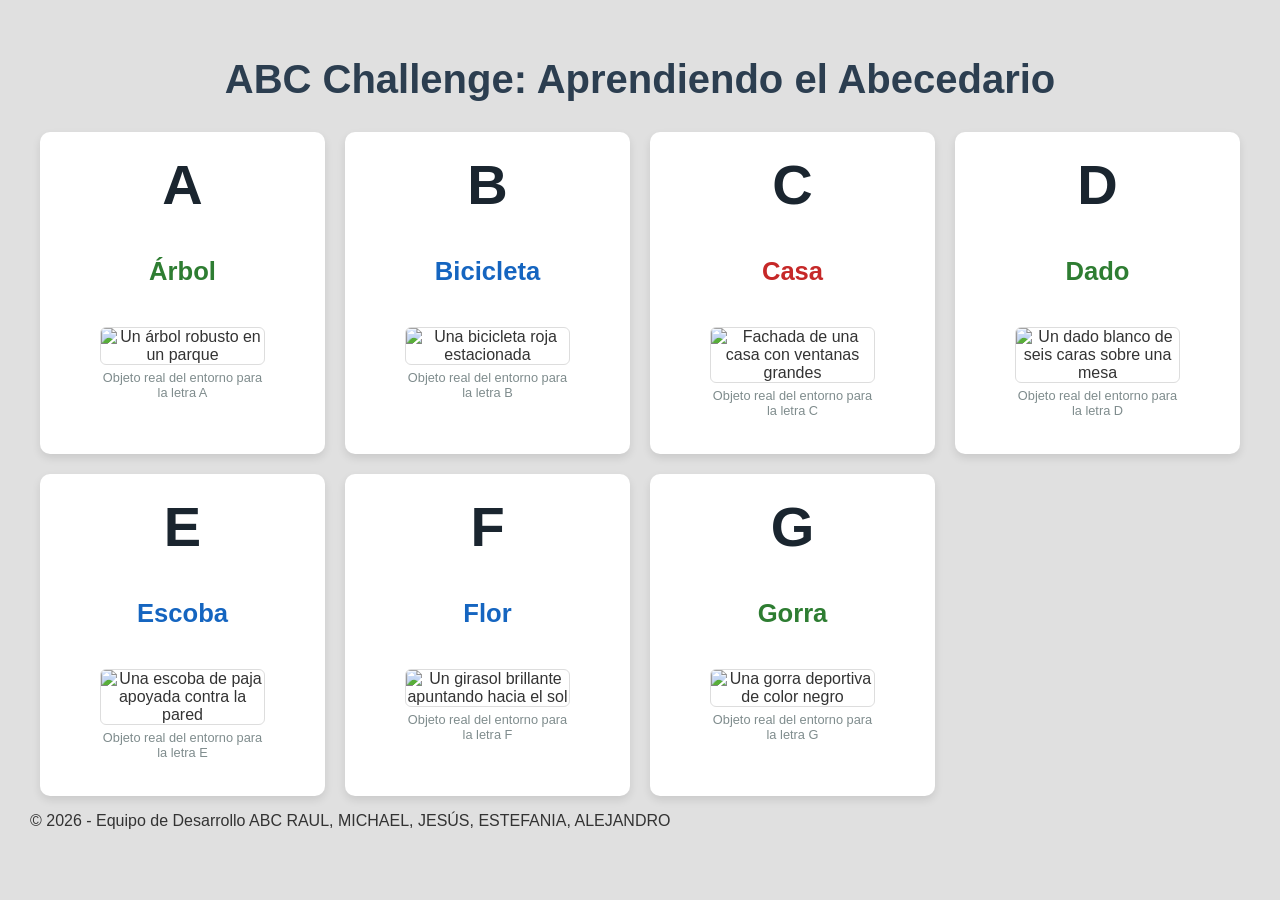
==== abecedario.html @ af3dbfc3 "Agrega archivos de abecedario y estilos CSS" ====
<!DOCTYPE html>
<html lang="es">
<head>
    <meta charset="UTF-8">
    <meta name="viewport" content="width=device-width, initial-scale=1.0">
    <title>ABC Challenge - HTML & CSS</title>
    <!-- Vinculación de la hoja de estilos externa obligatoria -->
    <link rel="stylesheet" href="style.css">
</head>
<body>

    <header>
        <h1>ABC Challenge: Aprendiendo el Abecedario</h1>
    </header>

    <!-- Contenedor principal semántico -->
    <main class="abc-container">

        <!-- LETRA A: Referencia estructural -->
        <section class="letra-card">
            <header>
                <h2 class="letra-titulo">A</h2>
            </header>
            <!-- h3 por defecto (será verde en CSS) -->
            <h3>Árbol</h3> 
            <figure>
                <img src="img/arbol.jpg" alt="Un árbol robusto en un parque" class="letra-imagen">
                <figcaption>Objeto real del entorno para la letra A</figcaption>
            </figure>
        </section>

        <!-- LETRA B: Ejemplo con h3 específico (ej. Clase Azul) -->
        <section class="letra-card">
            <header>
                <h2 class="letra-titulo">B</h2>
            </header>
            <!-- Aplicando una de las clases específicas solicitadas -->
            <h3 class="texto-azul">Bicicleta</h3> 
            <figure>
                <img src="img/bicicleta.jpg" alt="Una bicicleta roja estacionada" class="letra-imagen">
                <figcaption>Objeto real del entorno para la letra B</figcaption>
            </figure>
        </section>

        <!-- LETRA C: Ejemplo con h3 específico (ej. Clase Roja) -->
        <section class="letra-card">
            <header>
                <h2 class="letra-titulo">C</h2>
            </header>
            <!-- Aplicando la otra clase específica solicitada -->
            <h3 class="texto-rojo">Casa</h3> 
            <figure>
                <img src="img/casa.jpg" alt="Fachada de una casa con ventanas grandes" class="letra-imagen">
                <figcaption>Objeto real del entorno para la letra C</figcaption>
            </figure>
        </section>

        <!-- LETRA D: Utiliza el h3 verde por defecto -->
        <section class="letra-card">
            <header>
                <h2 class="letra-titulo">D</h2>
            </header>
            <h3>Dado</h3> 
            <figure>
                <img src="img/dado.jpg" alt="Un dado blanco de seis caras sobre una mesa" class="letra-imagen">
                <figcaption>Objeto real del entorno para la letra D</figcaption>
            </figure>
        </section>

        <!-- LETRA E: Segundo h3 con la clase azul -->
        <section class="letra-card">
            <header>
                <h2 class="letra-titulo">E</h2>
            </header>
            <h3 class="texto-azul">Escoba</h3> 
            <figure>
                <img src="img/escoba.jpg" alt="Una escoba de paja apoyada contra la pared" class="letra-imagen">
                <figcaption>Objeto real del entorno para la letra E</figcaption>
            </figure>
        </section>

        <!-- LETRA F: Tercer h3 con la clase azul (Completando los 3 azules requeridos) -->
        <section class="letra-card">
            <header>
                <h2 class="letra-titulo">F</h2>
            </header>
            <h3 class="texto-azul">Flor</h3> 
            <figure>
                <img src="img/flor.jpg" alt="Un girasol brillante apuntando hacia el sol" class="letra-imagen">
                <figcaption>Objeto real del entorno para la letra F</figcaption>
            </figure>
        </section>

        <!-- LETRA G: Utiliza el h3 verde por defecto -->
        <section class="letra-card">
            <header>
                <h2 class="letra-titulo">G</h2>
            </header>
            <h3>Gorra</h3> 
            <figure>
                <img src="img/gorra.jpg" alt="Una gorra deportiva de color negro" class="letra-imagen">
                <figcaption>Objeto real del entorno para la letra G</figcaption>
            </figure>
        </section>

    </main>

    <footer>
        <p>&copy; 2026 - Equipo de Desarrollo ABC RAUL, MICHAEL, JESÚS, ESTEFANIA, ALEJANDRO</p>
    </footer>

</body>
</html>
---- style.css ----
/* ==========================================================================
   1. FONDO GENERAL Y DISEÑO DE LA PÁGINA
   ========================================================================== */

body {
    font-family: 'Segoe UI', Arial, sans-serif;
    margin: 0;
    padding: 30px;
    /* Fondo general de la página a color gris (Requisito del reto) */
    background-color: #e0e0e0; 
    color: #333333;
}

header {
    text-align: center;
    margin-bottom: 30px;
}

header h1 {
    color: #2c3e50;
    font-size: 2.5rem;
}

/* Contenedor que organiza las tarjetas en una cuadrícula (Grid) limpia */
.abc-container {
    display: grid;
    grid-template-columns: repeat(auto-fit, minmax(240px, 1fr));
    gap: 20px;
    max-width: 1200px;
    margin: 0 auto;
}

/* Estilo para la tarjeta de cada letra */
.letra-card {
    background-color: #ffffff;
    border-radius: 10px;
    padding: 20px;
    text-align: center;
    box-shadow: 0 4px 8px rgba(0, 0, 0, 0.1);
}

.letra-titulo {
    font-size: 3.5rem;
    margin: 0 0 10px 0;
    color: #1a252f;
}

/* Tamaño controlado para que las imágenes no se desborden */
.letra-imagen {
    width: 100%;
    max-width: 200px;
    height: 150px;
    object-fit: cover; /* Evita que la foto se deforme */
    border-radius: 6px;
    margin-top: 15px;
    border: 1px solid #ddd;
}

figcaption {
    font-size: 0.8rem;
    color: #7f8c8d;
    margin-top: 5px;
}

/* ==========================================================================
   2. COLORES DE LOS H3 (Requisito del reto)
   ========================================================================== */

/* Todos los elementos h3 serán VERDES por defecto */
h3 {
    font-size: 1.6rem;
    margin: 10px 0;
    color: #2e7d32; /* Verde */
    cursor: pointer;
    display: inline-block;
    transition: all 0.2s ease; /* Suaviza los cambios de color */
}

/* Clase específica para pintar de AZUL tres h3 específicos */
.texto-azul {
    color: #1565c0; /* Azul */
}

/* Clase diferente para pintar de ROJO un solo h3 específico */
.texto-rojo {
    color: #c62828; /* Rojo */
}

/* ==========================================================================
   3. INTERACTIVIDAD (Pseudo-clases HOVER y ACTIVE)
   ========================================================================== */

/* --- PASAR EL MOUSE (:hover) --- */
/* Cambian a un color diferente (Naranja/Coral) al pasar el cursor */
h3:hover {
    color: #d84315; 
}

.texto-azul:hover {
    color: #00838f; 
}

.texto-rojo:hover {
    color: #ad1457; 
}

/* --- HACER CLIC (:active) --- */
/* Cambian a un tercer color (Morado) y se encogen un poco al presionarlos */
h3:active,
.texto-azul:active,
.texto-rojo:active {
    color: #6a1b9a; /* Tercer color requerido */
    transform: scale(0.92); /* Efecto visual de botón presionado */
}
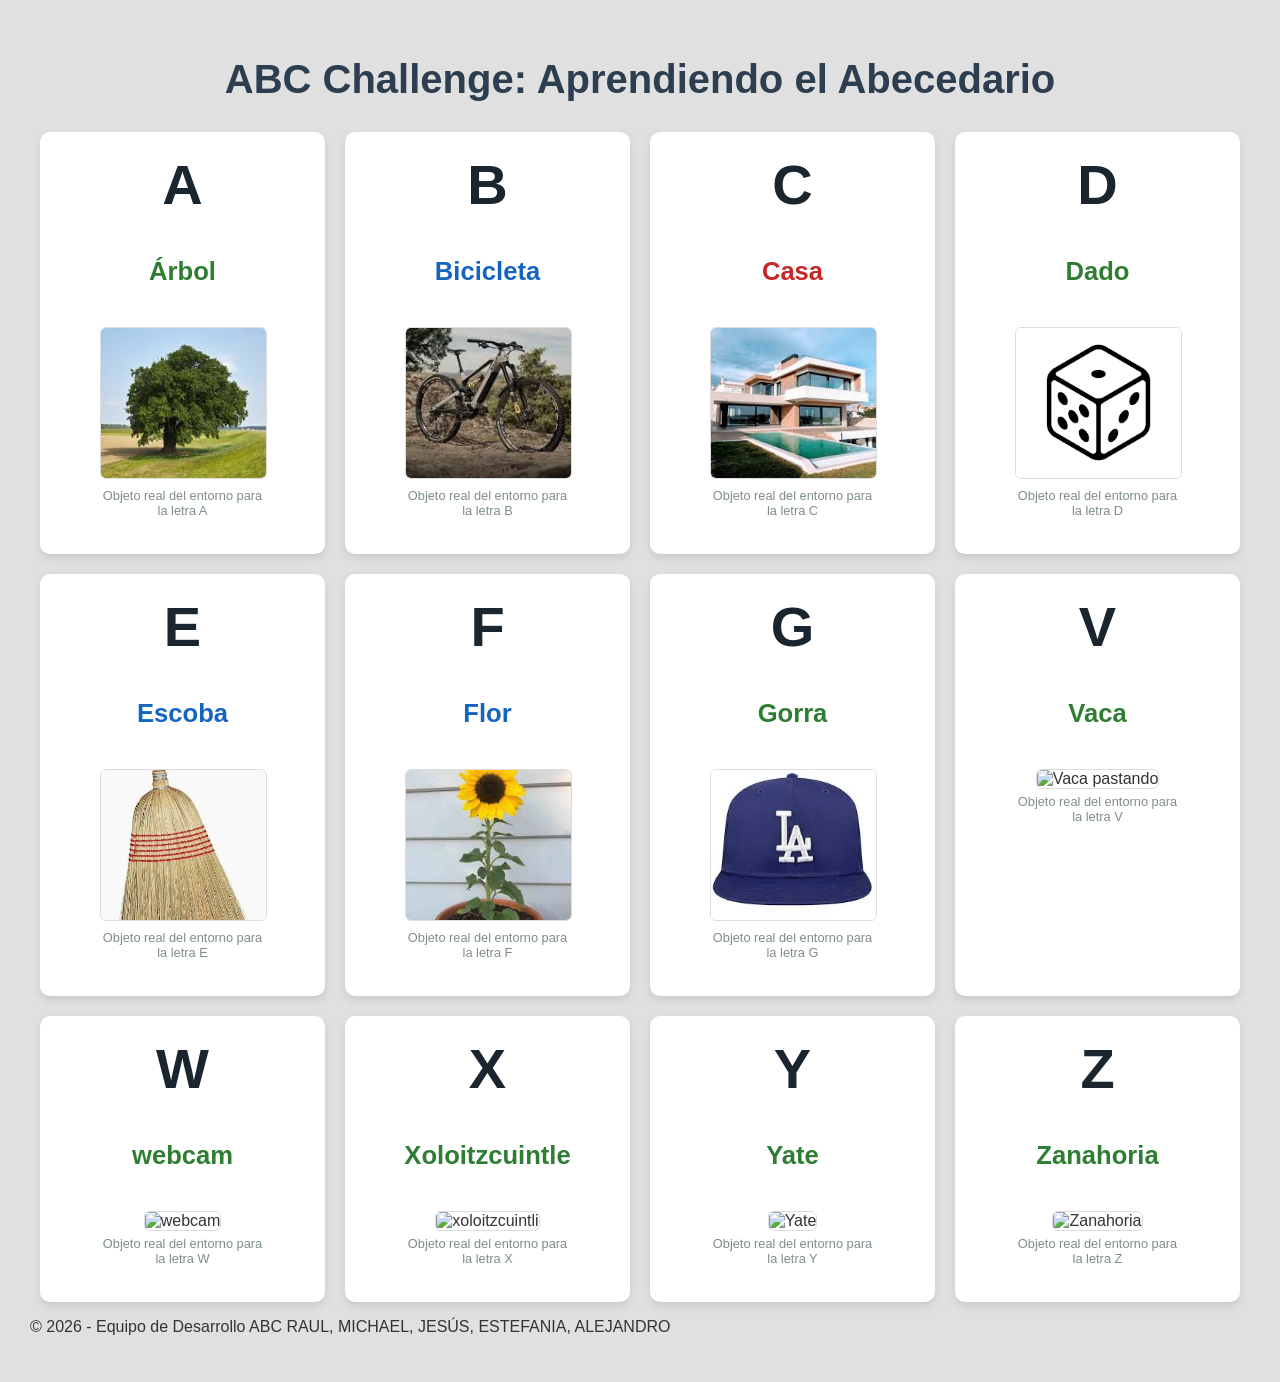
==== commit 80a2a07c: "Archivo html" ====
--- a/abecedario.html
+++ b/abecedario.html
@@ -103,6 +103,80 @@
             </figure>
         </section>
 
+         <!-- LETRA V: Utiliza el h3 verde por defecto -->
+        <section class="letra-card">
+            <header>
+                <h2 class="letra-titulo">V</h2>
+            </header>
+            <h3>Vaca</h3> 
+            <figure>
+                <img src="/images/vaca.jpg" alt="Vaca pastando" class="letra-imagen">
+                <figcaption>Objeto real del entorno para la letra V</figcaption>
+            </figure>
+        </section>
+
+         <!-- LETRA W: Utiliza el h3 verde por defecto -->
+        <section class="letra-card">
+            <header>
+                <h2 class="letra-titulo">W</h2>
+            </header>
+            <h3>webcam</h3> 
+            <figure>
+                <img src="/images/webcam.png" alt="webcam" class="letra-imagen">
+                <figcaption>Objeto real del entorno para la letra W</figcaption>
+            </figure>
+        </section>
+
+         <!-- LETRA X: Utiliza el h3 verde por defecto -->
+        <section class="letra-card">
+            <header>
+                <h2 class="letra-titulo">X</h2>
+            </header>
+            <h3>Xoloitzcuintle</h3> 
+            <figure>
+                <img src="/images/xoloitzcuintli.jpg" alt="xoloitzcuintli" class="letra-imagen">
+                <figcaption>Objeto real del entorno para la letra X</figcaption>
+            </figure>
+        </section>
+
+         <!-- LETRA Y: Utiliza el h3 verde por defecto -->
+        <section class="letra-card">
+            <header>
+                <h2 class="letra-titulo">Y</h2>
+            </header>
+            <h3>Yate</h3> 
+            <figure>
+                <img src="/images/yate.jpg" alt="Yate" class="letra-imagen">
+                <figcaption>Objeto real del entorno para la letra Y</figcaption>
+            </figure>
+        </section>
+
+         <!-- LETRA Z: Utiliza el h3 verde por defecto -->
+        <section class="letra-card">
+            <header>
+                <h2 class="letra-titulo">Z</h2>
+            </header>
+            <h3>Zanahoria</h3> 
+            <figure>
+                <img src="/images/zanahoria.jfif" alt="Zanahoria" class="letra-imagen">
+                <figcaption>Objeto real del entorno para la letra Z</figcaption>
+            </figure>
+        </section>
+
+
+
+
+
+
+
+
+
+
+
+
+
+
+
     </main>
 
     <footer>
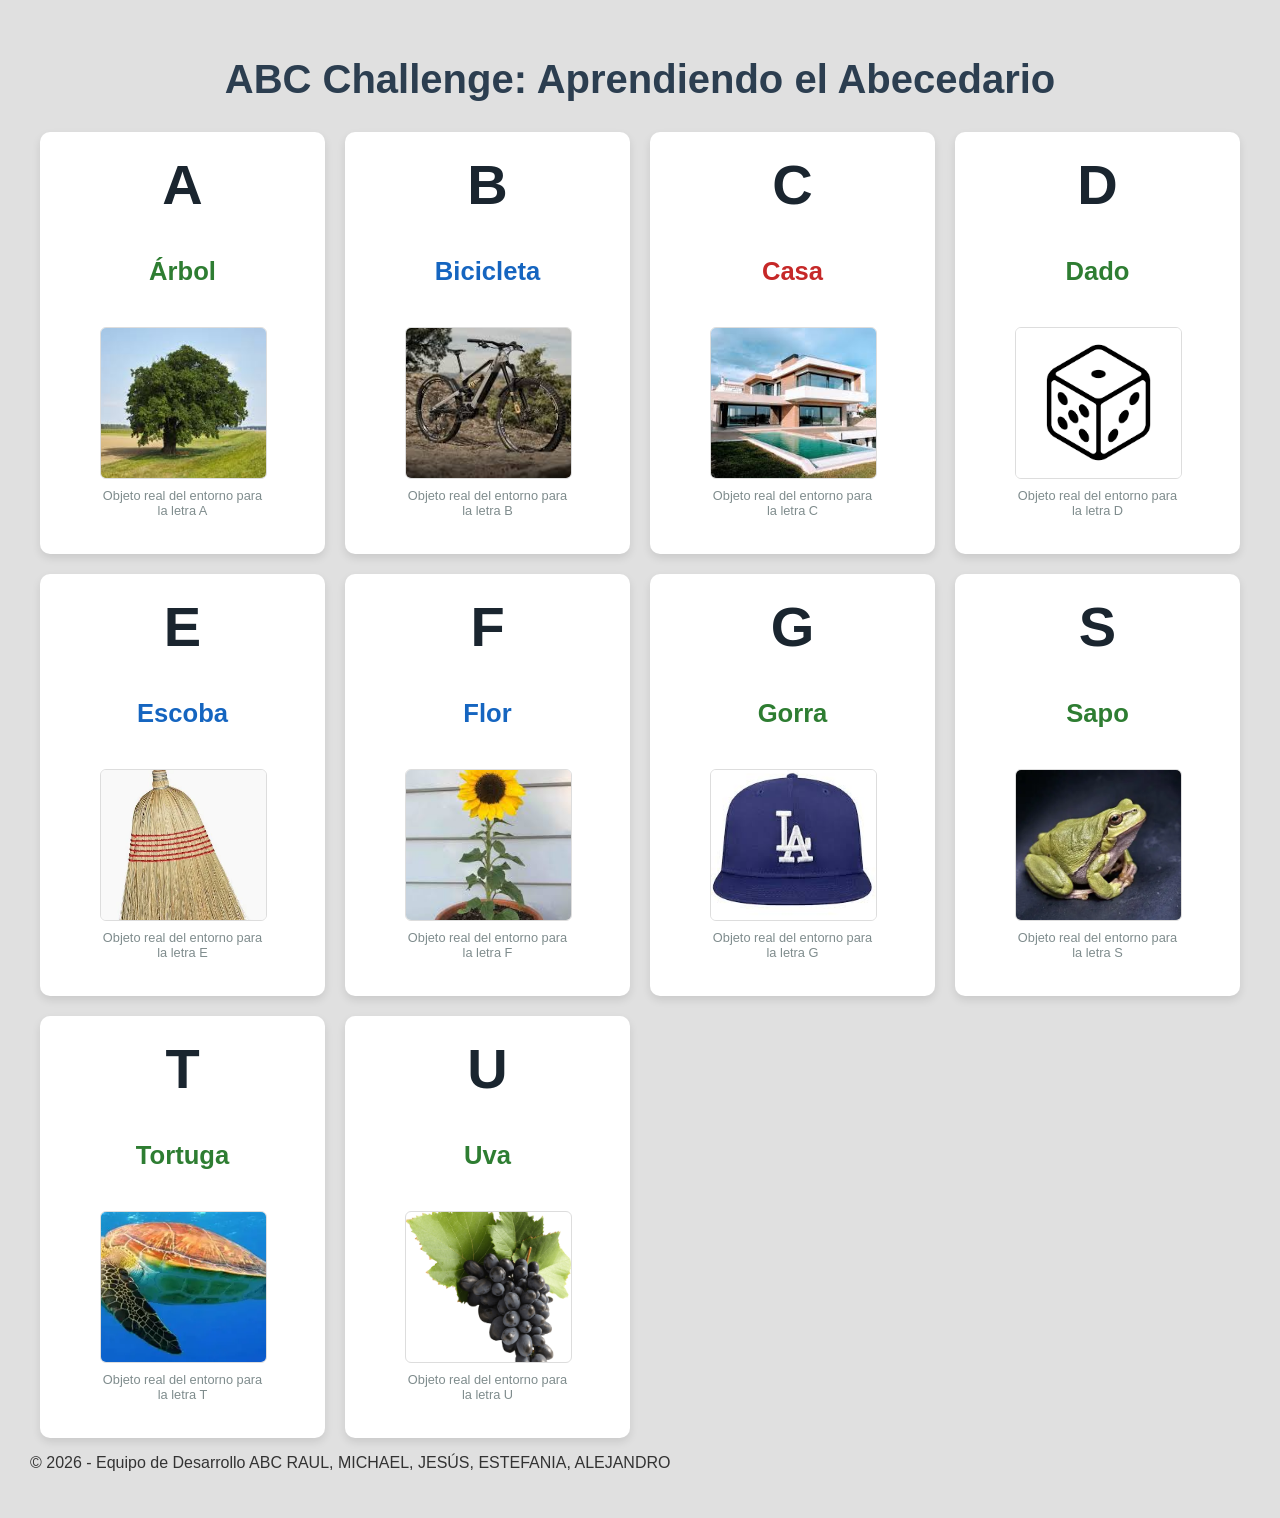
==== commit 70dd3201: "Agregue letras S-U del ABC Challenge" ====
--- a/abecedario.html
+++ b/abecedario.html
@@ -103,79 +103,44 @@
             </figure>
         </section>
 
-         <!-- LETRA V: Utiliza el h3 verde por defecto -->
+        <!-- LETRA S: Referencia estructural -->
         <section class="letra-card">
             <header>
-                <h2 class="letra-titulo">V</h2>
+                <h2 class="letra-titulo">S</h2>
             </header>
-            <h3>Vaca</h3> 
+            <!-- h3 por defecto (será verde en CSS) -->
+            <h3>Sapo</h3> 
             <figure>
-                <img src="/images/vaca.jpg" alt="Vaca pastando" class="letra-imagen">
-                <figcaption>Objeto real del entorno para la letra V</figcaption>
+                <img src="img/sapo1.webp" alt="Un sapo en un lago, croando" class="letra-imagen">
+                <figcaption>Objeto real del entorno para la letra S</figcaption>
             </figure>
         </section>
 
-         <!-- LETRA W: Utiliza el h3 verde por defecto -->
+        <!-- LETRA T: Referencia estructural -->
         <section class="letra-card">
             <header>
-                <h2 class="letra-titulo">W</h2>
+                <h2 class="letra-titulo">T</h2>
             </header>
-            <h3>webcam</h3> 
+            <!-- h3 por defecto (será verde en CSS) -->
+            <h3>Tortuga</h3> 
             <figure>
-                <img src="/images/webcam.png" alt="webcam" class="letra-imagen">
-                <figcaption>Objeto real del entorno para la letra W</figcaption>
+                <img src="img/tortuga1.webp" alt="Una tortuga en el mar" class="letra-imagen">
+                <figcaption>Objeto real del entorno para la letra T</figcaption>
             </figure>
         </section>
 
-         <!-- LETRA X: Utiliza el h3 verde por defecto -->
+        <!-- LETRA U: Referencia estructural -->
         <section class="letra-card">
             <header>
-                <h2 class="letra-titulo">X</h2>
+                <h2 class="letra-titulo">U</h2>
             </header>
-            <h3>Xoloitzcuintle</h3> 
+            <!-- h3 por defecto (será verde en CSS) -->
+            <h3>Uva</h3> 
             <figure>
-                <img src="/images/xoloitzcuintli.jpg" alt="xoloitzcuintli" class="letra-imagen">
-                <figcaption>Objeto real del entorno para la letra X</figcaption>
+                <img src="img/uva1.png" alt="Un racimo de uvas dulces" class="letra-imagen">
+                <figcaption>Objeto real del entorno para la letra U</figcaption>
             </figure>
         </section>
-
-         <!-- LETRA Y: Utiliza el h3 verde por defecto -->
-        <section class="letra-card">
-            <header>
-                <h2 class="letra-titulo">Y</h2>
-            </header>
-            <h3>Yate</h3> 
-            <figure>
-                <img src="/images/yate.jpg" alt="Yate" class="letra-imagen">
-                <figcaption>Objeto real del entorno para la letra Y</figcaption>
-            </figure>
-        </section>
-
-         <!-- LETRA Z: Utiliza el h3 verde por defecto -->
-        <section class="letra-card">
-            <header>
-                <h2 class="letra-titulo">Z</h2>
-            </header>
-            <h3>Zanahoria</h3> 
-            <figure>
-                <img src="/images/zanahoria.jfif" alt="Zanahoria" class="letra-imagen">
-                <figcaption>Objeto real del entorno para la letra Z</figcaption>
-            </figure>
-        </section>
-
-
-
-
-
-
-
-
-
-
-
-
-
-
 
     </main>
 
